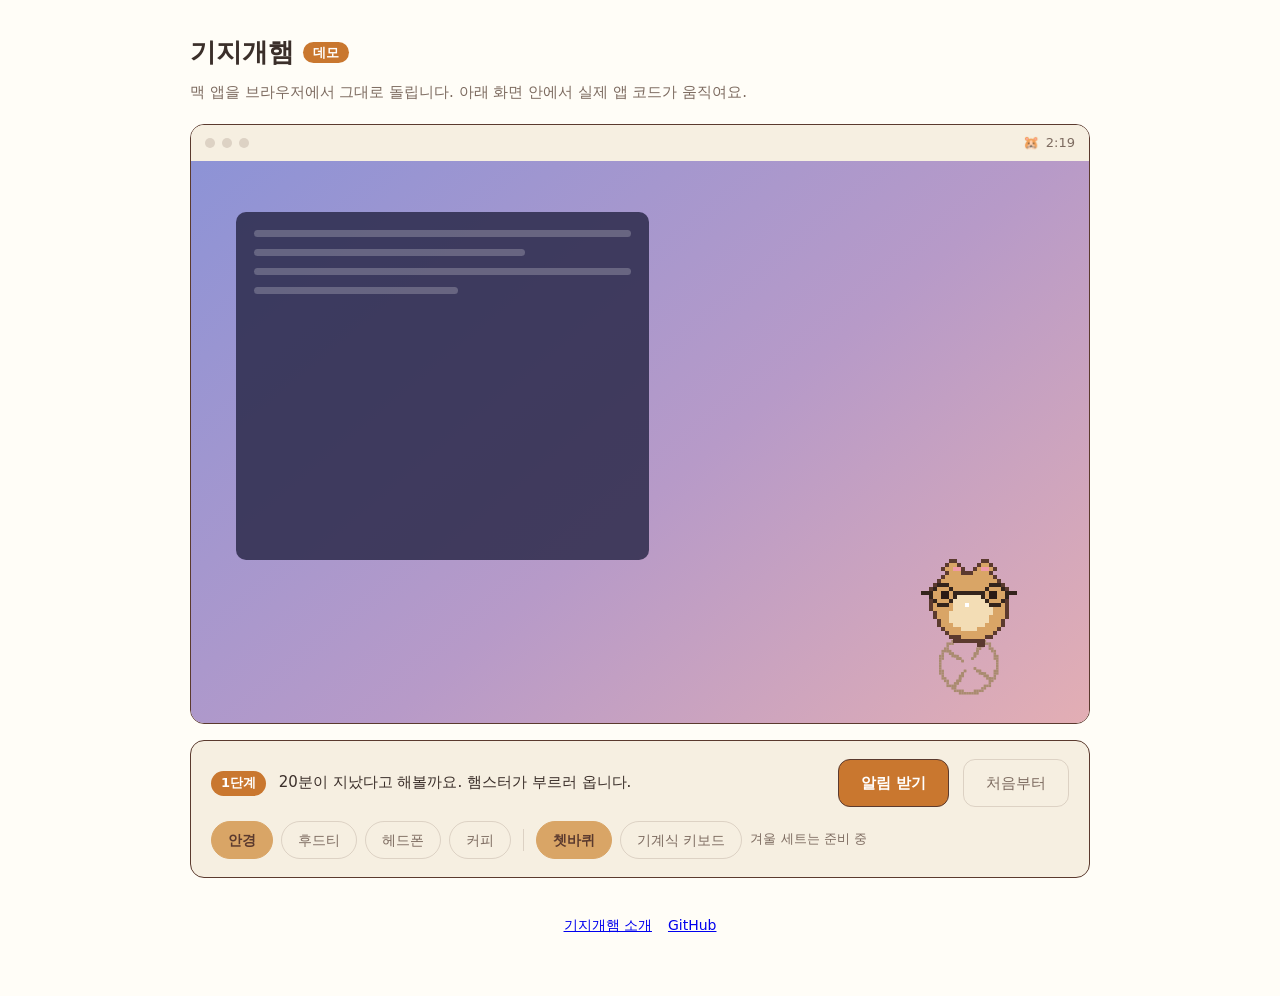
==== demo/index.html @ e3c7b7d7 "기지개햄 소개 페이지와 웹 데모 비공개 저장소에서 node tools/build-site.mjs로 만든 결과물이다. 직접 고치지 말 것 — 다음 빌드에 덮어쓰인다." ====
<!doctype html>
<html lang="ko" data-theme="light">
  <head>
    <meta charset="UTF-8" />
    <meta name="viewport" content="width=device-width, initial-scale=1" />
    <title>기지개햄 데모</title>
    <link rel="stylesheet" href="app/theme.css" />
    <link rel="stylesheet" href="demo.css" />
  </head>
  <body>
    <header>
      <h1>기지개햄 <span>데모</span></h1>
      <p id="note">맥 앱을 브라우저에서 그대로 돌립니다. 아래 화면 안에서 실제 앱 코드가 움직여요.</p>
    </header>

    <!-- 가짜 바탕화면. 이 안이 '사용자의 화면'이다. -->
    <div class="desk" id="desk">
      <div class="bar">
        <span class="dot"></span><span class="dot"></span><span class="dot"></span>
        <span class="spacer"></span>
        <span id="trayFace">🐹</span>
        <span class="clock" id="clock">10:24</span>
      </div>
      <div class="screen" id="screen">
        <div class="win"><i></i><i></i><i></i><i></i></div>
        <iframe id="pet" src="app/index.html" title="펫" scrolling="no"></iframe>
        <iframe id="prompt" src="app/prompt.html" title="알림" scrolling="no" hidden></iframe>
      </div>
    </div>

    <!-- 들어온 사람에게 한 번에 하나만 시킨다. 버튼 여러 개를 늘어놓으면
         무엇부터 눌러야 할지 몰라 아무것도 안 누르고 나간다. -->
    <div class="guide">
      <p class="step"><b id="stepNo">1단계</b> <span id="stepText"></span></p>
      <button id="go" type="button"></button>
      <button id="reset" type="button" class="ghost">처음부터</button>
      <div class="gear" id="gear" hidden></div>
    </div>

    <div class="sheet" id="sheet" hidden>
      <div class="sheet-head">
        <b>기록</b>
        <button id="closeDash" type="button" class="x">닫기</button>
      </div>
      <iframe id="dash" src="app/dashboard.html" title="기록"></iframe>
    </div>

    <footer>
      <a href="../">기지개햄 소개</a>
      <a href="https://github.com/ganggangstone/hamstretch">GitHub</a>
    </footer>

    <script src="pack.js"></script>
    <script src="bus.js"></script>
  </body>
</html>
---- demo/app/theme.css ----
/* 디자인 토큰 — 색과 간격은 전부 여기서만 정의한다.
   펫 창, 설정 창, 앞으로 만들 대시보드가 모두 이 파일을 가져다 쓴다.
   테마를 바꾸고 싶으면 이 파일만 고치면 된다.

   테마는 세 가지 상태를 가진다.
   - 시스템 따름: html에 data-theme 없음 → prefers-color-scheme 이 결정
   - 라이트 고정: html[data-theme="light"]
   - 다크 고정:   html[data-theme="dark"]
   그래서 기본값(:root)은 라이트로 두고, 다크는 두 군데에서 각각 덮어쓴다. */
:root {
  --ham-outline: #5b3a2e;
  --ham-body: #d9a566;
  --ham-cream: #f3ddb5;
  --ham-pink: #ef9aa8;

  --surface: #fffdf7;
  --surface-2: #f6efe1;
  --surface-border: #5b3a2e;
  --text: #3b2f2a;
  --text-dim: #7d6b60;
  --accent: #c9772f;
  /* 칸을 나누는 옅은 선. 테두리(--surface-border)는 너무 진해서 목록 구분에 쓰면 답답하다. */
  --line: rgba(91, 58, 46, 0.16);
  --shadow: rgba(60, 40, 30, 0.28);

  --radius: 12px;
  --gap: 10px;
  --font: 13px/1.5 -apple-system, BlinkMacSystemFont, 'Apple SD Gothic Neo', system-ui,
    sans-serif;
}

@media (prefers-color-scheme: dark) {
  :root:not([data-theme='light']) {
    --surface: #2f2724;
    --surface-2: #241e1c;
    --surface-border: #d9a566;
    --text: #f3e7d6;
    --text-dim: #b3a293;
    --accent: #e0a45c;
    --line: rgba(243, 231, 214, 0.18);
    --shadow: rgba(0, 0, 0, 0.5);
  }
}

:root[data-theme='dark'] {
  --surface: #2f2724;
  --surface-2: #241e1c;
  --surface-border: #d9a566;
  --text: #f3e7d6;
  --text-dim: #b3a293;
  --accent: #e0a45c;
  --shadow: rgba(0, 0, 0, 0.5);
}
---- demo/demo.css ----
/* 데모 페이지. 색은 앱과 같은 토큰(app/theme.css)을 쓴다. */
* { box-sizing: border-box; }

body {
  margin: 0;
  background: var(--surface);
  color: var(--text);
  font: 400 16px/1.6 -apple-system, BlinkMacSystemFont, 'Apple SD Gothic Neo', system-ui, sans-serif;
  word-break: keep-all;
  padding: 32px 20px 60px;
}

header, .controls, .hint, footer, .desk, .sheet {
  max-width: 900px; margin-left: auto; margin-right: auto;
}

header h1 { margin: 0 0 6px; font-size: 26px; }
header h1 span {
  font-size: 13px; vertical-align: middle;
  background: var(--accent); color: #fff; border-radius: 999px; padding: 3px 10px;
}
header p { margin: 0 0 20px; color: var(--text-dim); font-size: 15px; }

/* 가짜 바탕화면 */
.desk { border-radius: 14px; overflow: hidden; border: 1px solid var(--surface-border); }
.bar {
  display: flex; align-items: center; gap: 7px;
  background: var(--surface-2); padding: 8px 14px; font-size: 13px; color: var(--text-dim);
}
.bar .dot { width: 10px; height: 10px; border-radius: 50%; background: var(--line); }
.bar .spacer { flex: 1; }

.screen {
  position: relative;
  aspect-ratio: 16 / 10;
  background: linear-gradient(140deg, #8d93d6, #b79ac8 55%, #e3aeb4);
}

/* 열려 있는 문서 창. 햄스터가 '작업을 가리지 않는다'를 보여주려면 가릴 것이 있어야 한다. */
.win {
  position: absolute; left: 5%; top: 9%; width: 46%; height: 62%;
  background: rgba(40, 38, 70, 0.82); border-radius: 10px; padding: 18px;
  display: flex; flex-direction: column; gap: 12px;
}
.win i { display: block; height: 7px; border-radius: 4px; background: rgba(255, 255, 255, 0.22); }
.win i:nth-child(2) { width: 72%; }
.win i:nth-child(4) { width: 54%; }

iframe { border: 0; background: transparent; }

/* 펫 창. 대기 중에는 구석 240×240, 운동할 때만 화면 전체. */
#pet {
  position: absolute; right: 0; bottom: 0;
  width: 240px; height: 240px;
  pointer-events: none;
}
#pet.full { right: 0; bottom: 0; width: 100%; height: 100%; }

#prompt {
  position: absolute; right: 18px; bottom: 18px;
  width: 320px; height: 170px;
}

/* 안내 상자. 화면 바로 아래에 붙여 "지금 할 일"이 하나만 보이게 한다. */
.guide {
  max-width: 900px; margin: 16px auto 28px;
  background: var(--surface-2); border: 1px solid var(--surface-border);
  border-radius: 14px; padding: 18px 20px;
  display: flex; align-items: center; gap: 14px; flex-wrap: wrap;
}
.guide .step { margin: 0; flex: 1; min-width: 260px; font-size: 15px; }
.guide .step b {
  display: inline-block; margin-right: 8px;
  background: var(--accent); color: #fff;
  border-radius: 999px; padding: 2px 10px; font-size: 13px;
}
.guide button {
  font: inherit; font-weight: 700; font-size: 15px; cursor: pointer;
  background: var(--accent); color: #fff;
  border: 1px solid var(--surface-border); border-radius: 12px; padding: 11px 22px;
}
.guide .ghost { background: transparent; color: var(--text-dim); font-weight: 400; border-color: var(--line); }

/* 기록 화면. 앱에서는 별도 창이라 여기서는 아래에서 올라오는 판으로 보여준다. */
.sheet { border: 1px solid var(--surface-border); border-radius: 14px; overflow: hidden; }
.sheet-head {
  display: flex; align-items: center; justify-content: space-between;
  background: var(--surface-2); padding: 10px 16px;
}
.sheet .x {
  font: inherit; font-size: 14px; cursor: pointer; color: var(--text-dim);
  background: transparent; border: 0;
}
#dash { width: 100%; height: 620px; display: block; background: var(--surface); }

footer { margin-top: 36px; display: flex; gap: 16px; justify-content: center; font-size: 14px; }

@media (max-width: 720px) {
  #pet { width: 150px; height: 150px; }
  #prompt { right: 8px; bottom: 8px; width: 260px; height: 150px; transform-origin: bottom right; }
}

/* 꾸미기 칩. 앱의 설정 창에 있는 소품 목록을 데모에서 바로 만지게 한 것이다. */
.gear { flex-basis: 100%; display: flex; gap: 8px; align-items: center; flex-wrap: wrap; }
.gear button {
  font: inherit; font-size: 14px; font-weight: 400; cursor: pointer;
  background: transparent; color: var(--text-dim);
  border: 1px solid var(--line); border-radius: 999px; padding: 7px 16px;
}
.gear button.on { background: var(--ham-body); border-color: var(--ham-body); color: var(--ham-outline); font-weight: 700; }
.gear .sep { width: 1px; height: 22px; background: var(--line); margin: 0 4px; }
.gear .soon { color: var(--text-dim); font-size: 13px; }
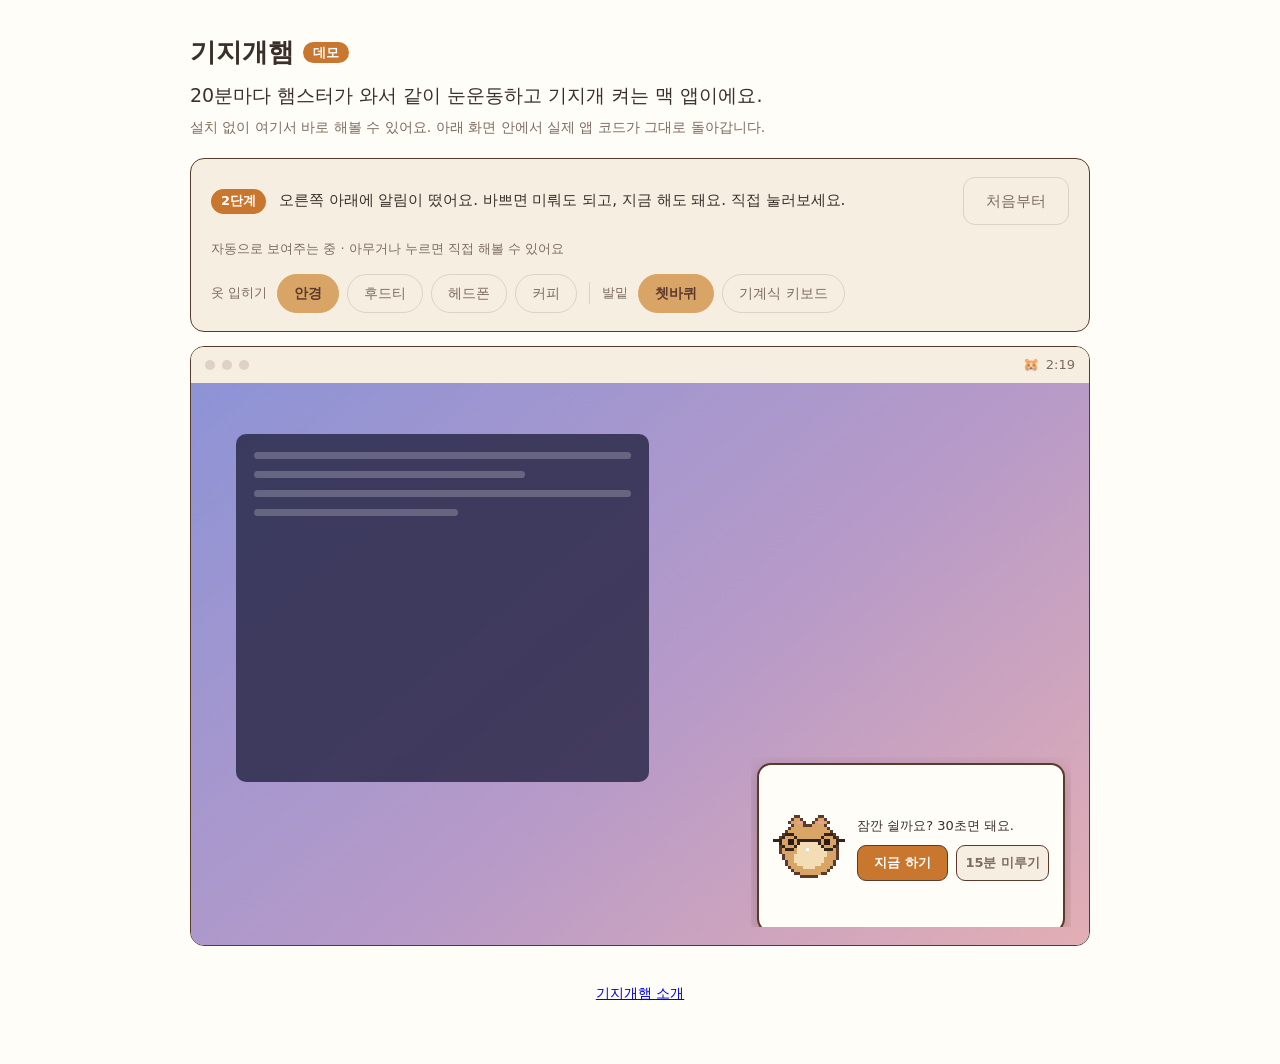
==== commit 3c0d0c6f: "데모를 들어오자마자 보이게 고침 - 맨 위에 제품 설명 한 줄 추가 - 자동으로 한 바퀴 시연. 아무거나 누르면 멈추고 직접 조작 - 단계 안내를 화면 위로 이동 - 한국어 고정 " ====
--- a/demo/index.html
+++ b/demo/index.html
@@ -6,12 +6,30 @@
     <title>기지개햄 데모</title>
     <link rel="stylesheet" href="app/theme.css" />
     <link rel="stylesheet" href="demo.css" />
+    <!-- 앱은 브라우저 언어를 따라가고, 한국어가 아니면 영어로 떨어진다.
+         데모는 한국어로 고정한다. iframe이 뜨기 전에 정해야 하므로 head에 둔다.
+         ?lang=en 으로 영어도 볼 수 있다. -->
+    <script>
+      const demoLang = new URLSearchParams(location.search).get('lang');
+      localStorage.setItem('lang', demoLang === 'en' ? 'en' : 'ko');
+    </script>
   </head>
   <body>
     <header>
       <h1>기지개햄 <span>데모</span></h1>
-      <p id="note">맥 앱을 브라우저에서 그대로 돌립니다. 아래 화면 안에서 실제 앱 코드가 움직여요.</p>
+      <p class="what">20분마다 햄스터가 와서 같이 눈운동하고 기지개 켜는 맥 앱이에요.</p>
+      <p id="note">설치 없이 여기서 바로 해볼 수 있어요. 아래 화면 안에서 실제 앱 코드가 그대로 돌아갑니다.</p>
     </header>
+
+    <!-- 들어온 사람에게 한 번에 하나만 시킨다. 버튼 여러 개를 늘어놓으면
+         무엇부터 눌러야 할지 몰라 아무것도 안 누르고 나간다. -->
+    <div class="guide">
+      <p class="step"><b id="stepNo">1단계</b> <span id="stepText"></span></p>
+      <button id="go" type="button"></button>
+      <button id="reset" type="button" class="ghost">처음부터</button>
+      <span class="auto" id="autoTag">자동으로 보여주는 중 · 아무거나 누르면 직접 해볼 수 있어요</span>
+      <div class="gear" id="gear" hidden></div>
+    </div>
 
     <!-- 가짜 바탕화면. 이 안이 '사용자의 화면'이다. -->
     <div class="desk" id="desk">
@@ -28,15 +46,6 @@
       </div>
     </div>
 
-    <!-- 들어온 사람에게 한 번에 하나만 시킨다. 버튼 여러 개를 늘어놓으면
-         무엇부터 눌러야 할지 몰라 아무것도 안 누르고 나간다. -->
-    <div class="guide">
-      <p class="step"><b id="stepNo">1단계</b> <span id="stepText"></span></p>
-      <button id="go" type="button"></button>
-      <button id="reset" type="button" class="ghost">처음부터</button>
-      <div class="gear" id="gear" hidden></div>
-    </div>
-
     <div class="sheet" id="sheet" hidden>
       <div class="sheet-head">
         <b>기록</b>
@@ -47,7 +56,6 @@
 
     <footer>
       <a href="../">기지개햄 소개</a>
-      <a href="https://github.com/ganggangstone/hamstretch">GitHub</a>
     </footer>
 
     <script src="pack.js"></script>
--- a/demo/demo.css
+++ b/demo/demo.css
@@ -19,7 +19,8 @@
   font-size: 13px; vertical-align: middle;
   background: var(--accent); color: #fff; border-radius: 999px; padding: 3px 10px;
 }
-header p { margin: 0 0 20px; color: var(--text-dim); font-size: 15px; }
+header .what { margin: 0 0 6px; font-size: 19px; }
+header #note { margin: 0 0 20px; color: var(--text-dim); font-size: 14px; }
 
 /* 가짜 바탕화면 */
 .desk { border-radius: 14px; overflow: hidden; border: 1px solid var(--surface-border); }
@@ -63,7 +64,7 @@
 
 /* 안내 상자. 화면 바로 아래에 붙여 "지금 할 일"이 하나만 보이게 한다. */
 .guide {
-  max-width: 900px; margin: 16px auto 28px;
+  max-width: 900px; margin: 0 auto 14px;
   background: var(--surface-2); border: 1px solid var(--surface-border);
   border-radius: 14px; padding: 18px 20px;
   display: flex; align-items: center; gap: 14px; flex-wrap: wrap;
@@ -109,4 +110,7 @@
 }
 .gear button.on { background: var(--ham-body); border-color: var(--ham-body); color: var(--ham-outline); font-weight: 700; }
 .gear .sep { width: 1px; height: 22px; background: var(--line); margin: 0 4px; }
-.gear .soon { color: var(--text-dim); font-size: 13px; }
+.gear .label { color: var(--text-dim); font-size: 13px; margin-right: 2px; }
+
+/* 자동 시연 중임을 알린다. 안 보이면 "내가 안 눌렀는데 왜 움직이지"가 된다. */
+.auto { flex-basis: 100%; color: var(--text-dim); font-size: 13px; }
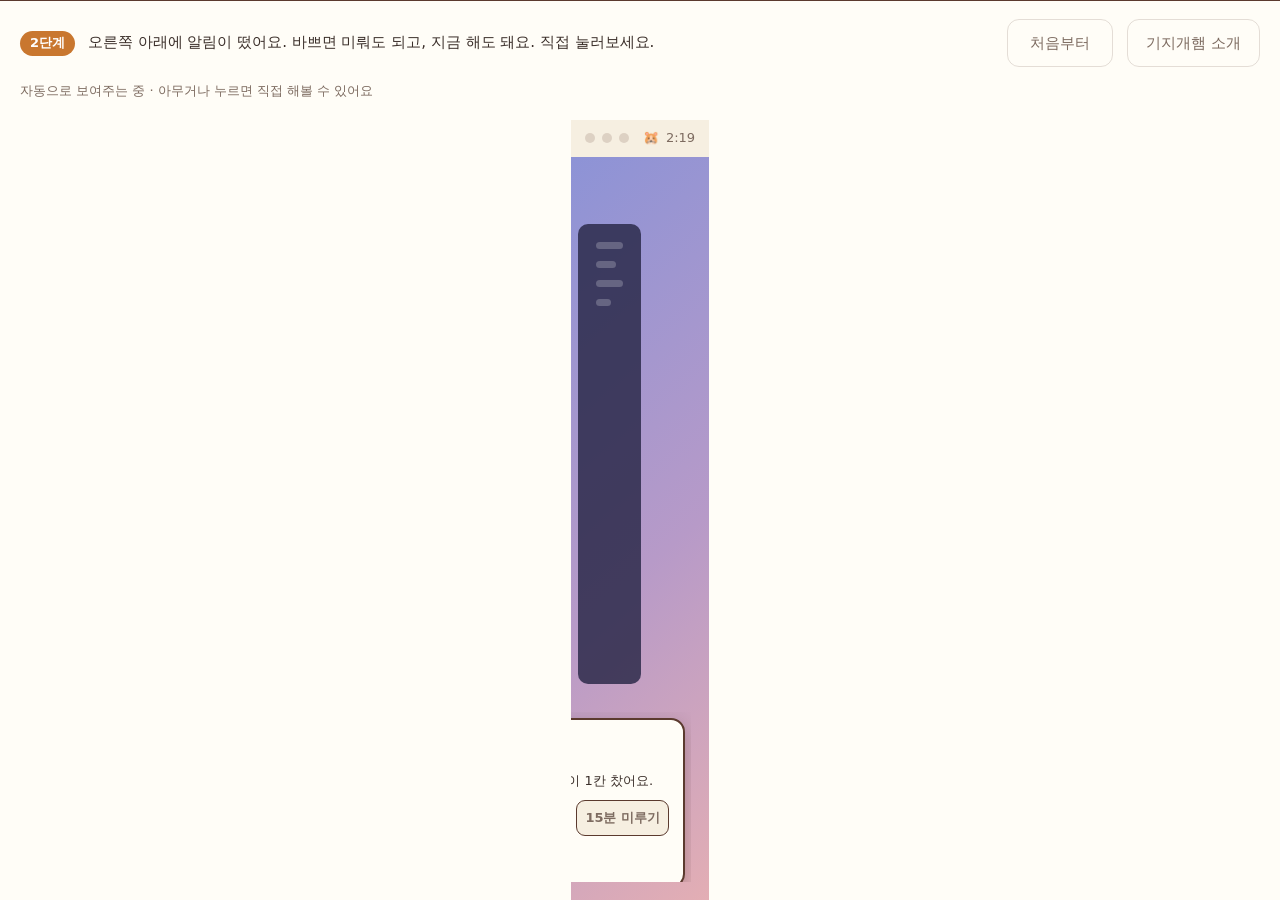
==== commit af41ae35: "랜딩에 미리보기와 데모 연결, 데모는 열면 바로 시연" ====
--- a/demo/index.html
+++ b/demo/index.html
@@ -12,13 +12,16 @@
     <script>
       const demoLang = new URLSearchParams(location.search).get('lang');
       localStorage.setItem('lang', demoLang === 'en' ? 'en' : 'ko');
+      // 테마도 고정한다. 앱 기본값은 '시스템 따름'이라, 보는 사람이 다크 모드면
+      // 데모 페이지만 밝고 그 안의 창들은 까맣게 나와 따로 논다.
+      localStorage.setItem('theme', 'light');
     </script>
   </head>
   <body>
     <header>
       <h1>기지개햄 <span>데모</span></h1>
       <p class="what">20분마다 햄스터가 와서 같이 눈운동하고 기지개 켜는 맥 앱이에요.</p>
-      <p id="note">설치 없이 여기서 바로 해볼 수 있어요. 아래 화면 안에서 실제 앱 코드가 그대로 돌아갑니다.</p>
+      <p id="note">설치 없이 여기서 바로 해볼 수 있어요. 화면 안에서 실제 앱 코드가 그대로 돌아갑니다.</p>
     </header>
 
     <!-- 들어온 사람에게 한 번에 하나만 시킨다. 버튼 여러 개를 늘어놓으면
@@ -27,7 +30,8 @@
       <p class="step"><b id="stepNo">1단계</b> <span id="stepText"></span></p>
       <button id="go" type="button"></button>
       <button id="reset" type="button" class="ghost">처음부터</button>
-      <span class="auto" id="autoTag">자동으로 보여주는 중 · 아무거나 누르면 직접 해볼 수 있어요</span>
+      <a class="ghost back" href="../">기지개햄 소개</a>
+      <span class="auto" id="autoTag" hidden>자동으로 보여주는 중 · 아무거나 누르면 직접 해볼 수 있어요</span>
       <div class="gear" id="gear" hidden></div>
     </div>
 
--- a/demo/demo.css
+++ b/demo/demo.css
@@ -1,5 +1,8 @@
 /* 데모 페이지. 색은 앱과 같은 토큰(app/theme.css)을 쓴다. */
 * { box-sizing: border-box; }
+
+/* display를 지정한 요소는 hidden 속성만으로 안 사라진다. CSS가 더 세기 때문이다. */
+[hidden] { display: none !important; }
 
 body {
   margin: 0;
@@ -80,7 +83,7 @@
   background: var(--accent); color: #fff;
   border: 1px solid var(--surface-border); border-radius: 12px; padding: 11px 22px;
 }
-.guide .ghost { background: transparent; color: var(--text-dim); font-weight: 400; border-color: var(--line); }
+.guide .ghost, .guide .back { background: transparent; color: var(--text-dim); font-weight: 400; border-color: var(--line); }
 
 /* 기록 화면. 앱에서는 별도 창이라 여기서는 아래에서 올라오는 판으로 보여준다. */
 .sheet { border: 1px solid var(--surface-border); border-radius: 14px; overflow: hidden; }
@@ -114,3 +117,59 @@
 
 /* 자동 시연 중임을 알린다. 안 보이면 "내가 안 눌렀는데 왜 움직이지"가 된다. */
 .auto { flex-basis: 100%; color: var(--text-dim); font-size: 13px; }
+
+/* 제출·스토어용 스크린샷 모드(?shot=). 화면만 16:9로 꽉 채운다. */
+body.shooting { padding: 0; height: 100vh; overflow: hidden; }
+body.shooting header,
+body.shooting .guide,
+body.shooting footer { display: none; }
+body.shooting .desk { max-width: none; height: 100vh; border: 0; border-radius: 0; display: flex; flex-direction: column; }
+body.shooting .screen { flex: 1; aspect-ratio: auto; }
+body.shooting .sheet { display: none; }
+
+/* 기록 창은 앱에서 420px짜리 패널이다. 1920으로 늘리면 레이아웃이 무너지므로
+   바탕화면 위에 창처럼 띄운 모습으로 찍는다. */
+body.shooting-sheet .sheet {
+  display: block; position: fixed; left: 50%; top: 50%; transform: translate(-50%, -50%);
+  width: 460px; max-width: none; height: 760px; z-index: 5;
+  box-shadow: 0 30px 80px var(--shadow);
+}
+body.shooting-sheet .sheet-head { display: none; }
+body.shooting-sheet #dash { height: 760px; }
+
+/* 시연 모드. 설명을 읽는 화면과 보는 화면을 나눈다 —
+   화면이 작으면 햄스터가 무엇을 하는지 안 보인다. */
+body.stage {
+  padding: 0; height: 100vh; overflow: hidden;
+  display: flex; flex-direction: column;
+}
+body.stage header, body.stage footer { display: none; }
+body.stage .desk {
+  max-width: none; border: 0; border-radius: 0;
+  flex: 1; min-height: 0; display: flex; flex-direction: column;
+}
+body.stage .screen { flex: 1; aspect-ratio: auto; }
+
+/* 안내는 화면 아래에 따로 붙인다. 화면 위에 띄우면 오른쪽 아래 알림 카드를 가린다. */
+body.stage .guide {
+  margin: 0; max-width: none; border: 0; border-top: 1px solid var(--surface-border);
+  border-radius: 0; background: var(--surface); flex: none;
+}
+
+/* 기록 창은 바탕화면 위에 창처럼 띄운다. */
+body.stage .sheet {
+  position: fixed; left: 50%; top: 46%; transform: translate(-50%, -50%);
+  width: 460px; max-width: calc(100% - 32px); height: min(720px, 78vh); z-index: 15;
+  box-shadow: 0 30px 80px var(--shadow);
+}
+body.stage #dash { height: 100%; }
+
+/* 랜딩에 끼워 넣는 미리보기. 바탕화면만 남긴다. */
+body.embed { padding: 0; overflow: hidden; }
+body.embed header, body.embed footer, body.embed .guide, body.embed .sheet { display: none; }
+body.embed .desk { max-width: none; border: 0; border-radius: 0; }
+
+.guide .back {
+  text-decoration: none; border: 1px solid var(--line); border-radius: 12px;
+  padding: 11px 18px; color: var(--text-dim); font-size: 15px;
+}
